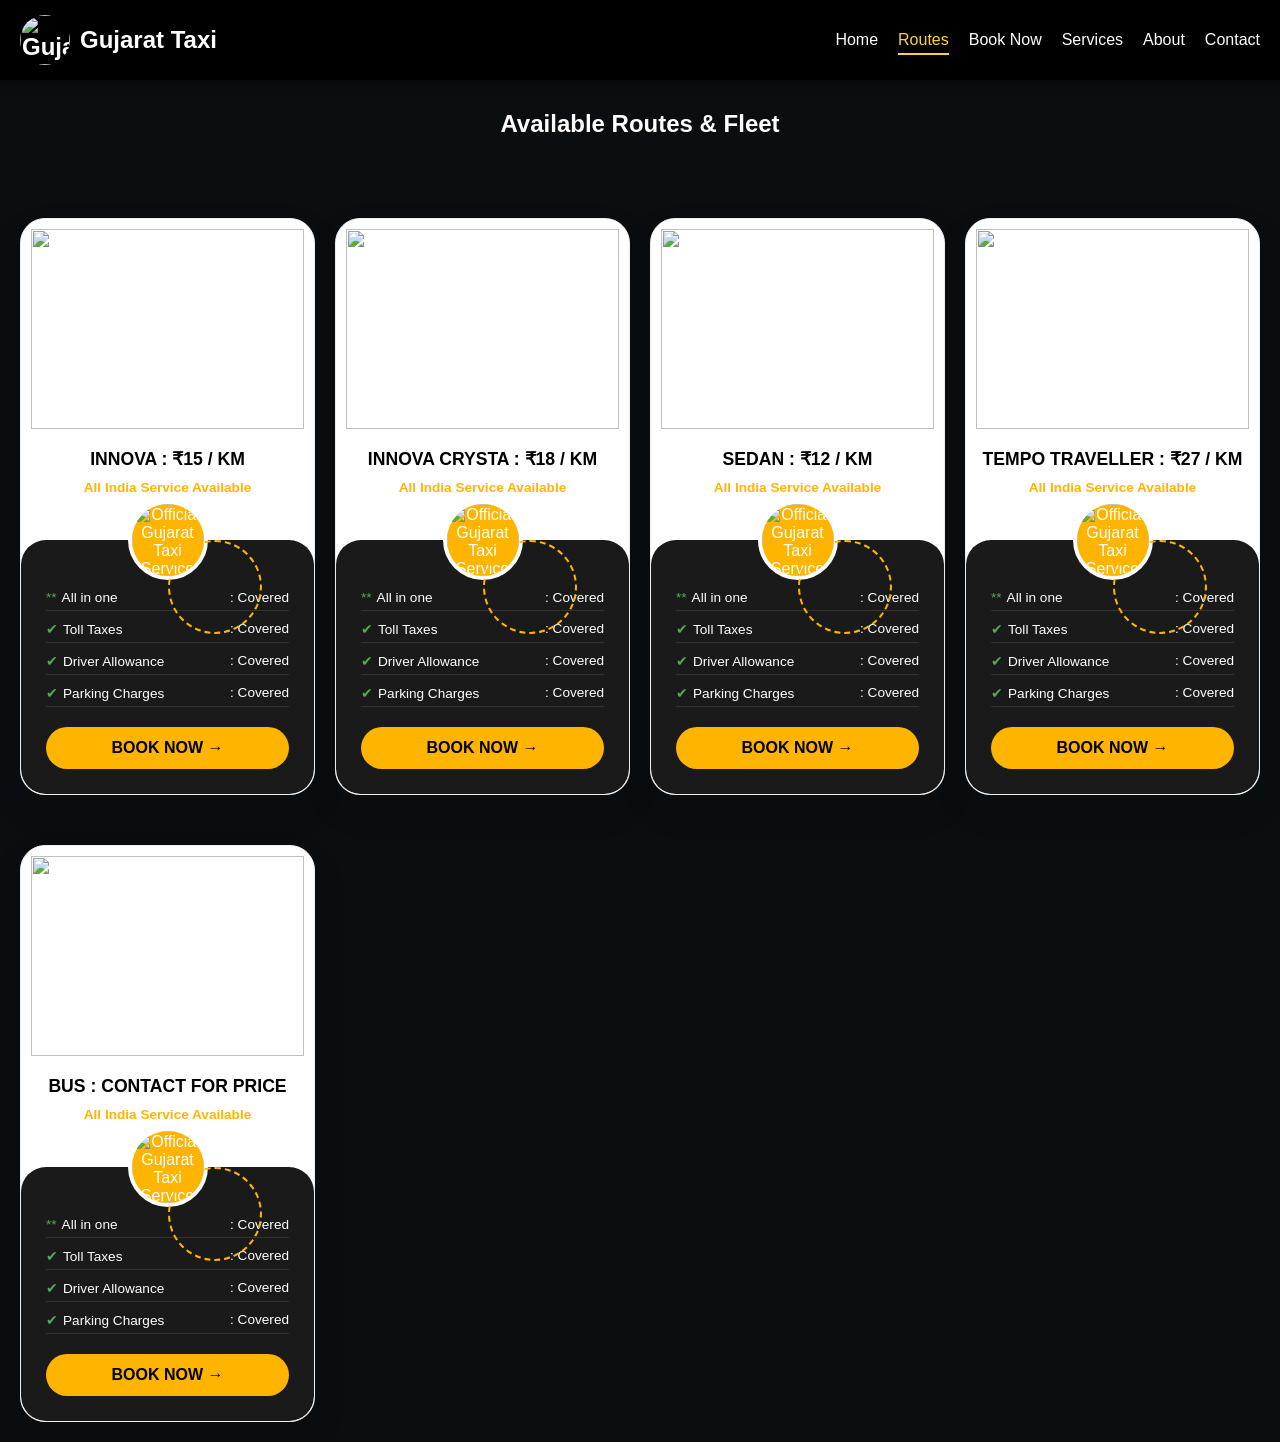
==== routes.html @ 811df40e "All india service" ====
<script type="module" src="script.js"></script>
<!DOCTYPE html>
<html lang="en">
<head>
    <meta charset="UTF-8">
    <meta name="viewport" content="width=device-width, initial-scale=1.0">
    <title>Gujarat Taxi - Routes & Cabs</title>
    <link rel="stylesheet" href="style.css">
</head>
<body>
    <!-- PREMIUM TAXI LOADER -->
<div id="loader">

  <!-- Cinematic Background -->
  <div class="loader-bg"></div>

  <!-- Light Lines -->
  <div class="light-line line1"></div>
  <div class="light-line line2"></div>

  <!-- Taxi -->
  <img src="images/about_taxi.jpeg" class="loader-car">

  <!-- Loading Text -->
  <div class="loading-text">GUJARAT TAXI</div>

</div>



<nav class="navbar">
  <div class="logo">
  <img src="images/gt_logo.png" alt="Gujarat Taxi Logo">
  <span>Gujarat Taxi</span>
</div>

  <div class="menu-toggle">☰</div>
  </div>

  <ul class="nav-links">
    <li><a href="index.html">Home</a></li>
    <li><a href="routes.html">Routes</a></li>
    <li><a href="book.html">Book Now</a></li>
    <li><a href="service.html">Services</a></li>
    <li><a href="about.html">About</a></li>
    <li><a href="contact.html">Contact</a></li>
  </ul>
</nav>

<section>
    <h2 style="text-align:center; margin: 30px 0;">Available Routes & Fleet</h2>

    <div class="grid">
        <div class="route-card" id="ahmedabad-surat">
            <div class="car-img-container"><img src="images/innova_image.jpeg"></div>
            <h3>Innova : ₹15 / km</h3>
            <p class="all-in-one">All India Service Available</p>
            <div class="details-box">
                <div class="icon-badge"><img src="images/taxi_badge.jpeg" alt="Official Gujarat Taxi Service Badge - Top Rated in Mumbai" 
       title="Verified Taxi Provider"></div>
                <ul class="inclusions">
                    <li><span><span class="check">**</span>All in one </span> <span>: Covered</span></li>
                    <li><span><span class="check">✔</span>Toll Taxes</span> <span>: Covered</span></li>
                    <li><span><span class="check">✔</span>Driver Allowance</span> <span>: Covered</span></li>
                    <li><span><span class="check">✔</span>Parking Charges</span> <span>: Covered</span></li>
                </ul>
                <a href="book.html" class="book-now-btn">BOOK NOW →</a>
            </div>
        </div>
        

        <div class="route-card" id="ahmedabad-mumbai">
            <div class="car-img-container"><img src="images/innova_crysta_image.jpeg"></div>
            <h3>Innova Crysta : ₹18 / km</h3>
            <p class="all-in-one">All India Service Available</p>
            <div class="details-box">
                <div class="icon-badge"><img src="images/taxi_badge.jpeg" alt="Official Gujarat Taxi Service Badge - Top Rated in Mumbai" 
       title="Verified Taxi Provider"></div>
                <ul class="inclusions">
                    <li><span><span class="check">**</span>All in one </span> <span>: Covered</span></li>
                    <li><span><span class="check">✔</span>Toll Taxes</span> <span>: Covered</span></li>
                    <li><span><span class="check">✔</span>Driver Allowance</span> <span>: Covered</span></li>
                    <li><span><span class="check">✔</span>Parking Charges</span> <span>: Covered</span></li>
                </ul>
                <a href="book.html" class="book-now-btn">BOOK NOW →</a>
            </div>
        </div>


        <div class="route-card" id="ahmedabad-rajkot">
            <div class="car-img-container"><img src="images/sedan_image.jpeg"></div>
            <h3> Sedan : ₹12 / km</h3>
            <p class="all-in-one">All India Service Available</p>
            <div class="details-box">
                <div class="icon-badge"><img src="images/taxi_badge.jpeg" alt="Official Gujarat Taxi Service Badge - Top Rated in Rajkot" 
       title="Verified Taxi Provider"></div>
                <ul class="inclusions">
                    <li><span><span class="check">**</span>All in one </span> <span>: Covered</span></li>
                    <li><span><span class="check">✔</span>Toll Taxes</span> <span>: Covered</span></li>
                    <li><span><span class="check">✔</span>Driver Allowance</span> <span>: Covered</span></li>
                    <li><span><span class="check">✔</span>Parking Charges</span> <span>: Covered</span></li>
                </ul>
                <a href="book.html" class="book-now-btn">BOOK NOW →</a>
            </div>
        </div>


        <div class="route-card" id="surat-mumbai">
            <div class="car-img-container"><img src="images/tempo_image.jpeg"></div>
            <h3>Tempo Traveller : ₹27 / km</h3>
            <p class="all-in-one">All India Service Available</p>
            <div class="details-box">
                <div class="icon-badge"><img src="images/taxi_badge.jpeg" alt="Official Gujarat Taxi Service Badge - Top Rated in Mumbai" 
       title="Verified Taxi Provider"></div>
                <ul class="inclusions">
                    <li><span><span class="check">**</span>All in one </span> <span>: Covered</span></li>
                    <li><span><span class="check">✔</span>Toll Taxes</span> <span>: Covered</span></li>
                    <li><span><span class="check">✔</span>Driver Allowance</span> <span>: Covered</span></li>
                    <li><span><span class="check">✔</span>Parking Charges</span> <span>: Covered</span></li>
                </ul>
                <a href="book.html" class="book-now-btn">BOOK NOW →</a>
            </div>
        </div>


        <div class="route-card" id="rajkot-jamnagar">
            <div class="car-img-container"><img src="images/bus_image.jpeg"></div>
            <h3> Bus : Contact For Price</h3>
            <p class="all-in-one">All India Service Available</p>
            <div class="details-box">
                <div class="icon-badge"><img src="images/taxi_badge.jpeg" alt="Official Gujarat Taxi Service Badge - Top Rated in Jamnagar" 
       title="Verified Taxi Provider"></div>
                <ul class="inclusions">
                    <li><span><span class="check">**</span>All in one </span> <span>: Covered</span></li>
                    <li><span><span class="check">✔</span>Toll Taxes</span> <span>: Covered</span></li>
                    <li><span><span class="check">✔</span>Driver Allowance</span> <span>: Covered</span></li>
                    <li><span><span class="check">✔</span>Parking Charges</span> <span>: Covered</span></li>
                </ul>
                <a href="book.html" class="book-now-btn">BOOK NOW →</a>
            </div>
        </div>
</section>
<script src="script.js"></script>
<script>

window.addEventListener("DOMContentLoaded", () => {

  const showPopup = localStorage.getItem("showIndiaPopup");

  if (showPopup === "true") {

    alert("✅ All India Taxi Service Available!\nBook your ride now.");

    localStorage.removeItem("showIndiaPopup");
  }

});

</script>
</body>
</html>
---- style.css ----
/* --- YOUR ORIGINAL STYLES (Keep everything working) --- */
body { font-family: Arial; margin:0; background: #f9f9f9; }

.navbar {
  display:flex;
  justify-content:space-between;
  background:black;
  color:white;
  padding:15px;
  align-items: center;
}

.nav-links {
  list-style:none;
  display:flex;
  gap:20px;
}

.nav-links a { color:white; text-decoration:none; }

.hero {
  height:80vh;
  background:#333;
  color:white;
  display:flex;
  flex-direction:column;
  justify-content:center;
  align-items:center;
}

/* Original Search Section */
.search-section {
  text-align: center;
  padding: 40px;
  background: white;
}

.search-section input {
  padding: 12px;
  margin: 10px;
  width: 200px;
}

.search-section button {
  padding: 12px 20px;
  background: green;
  color: white;
  border: none;
  cursor: pointer;
}

/* Original Grid for Features/Services */
.grid {
  display:grid;
  grid-template-columns: repeat(auto-fit, minmax(300px, 1fr));
  gap:25px;
  padding:20px;
}

.card {
  background:white;
  padding:20px;
  border-radius:10px;
  box-shadow:0 2px 10px rgba(0,0,0,0.1);
}

/* Original Slider logic */
.hero-slider {
  position: relative;
  height: 80vh;
  overflow: hidden;
}

.slide {
  position: absolute;
  width: 100%;
  height: 100%;
  display: flex;
  flex-direction: column;
  justify-content: center;
  align-items: center;
  color: white;
  opacity: 0;
  transition: 1s;
  text-align: center;
}

.slide.active { opacity: 1; }

.slide::before {
  content: "";
  position: absolute;
  width: 100%;
  height: 100%;
  background: rgba(0,0,0,0.6);
}

.slide h1, .slide p { position: relative; z-index: 1; }

/* --- NEW ROUTE CARD STYLES (Added without affecting others) --- */

@keyframes rotateDots {
  0% { transform: translate(-50%, -50%) rotate(0deg); }
  100% { transform: translate(-50%, -50%) rotate(360deg); }
}

.route-card {
  background: #fff;
  border-radius: 25px;
  overflow: hidden;   /* IMPORTANT */
  text-align: center;

  box-shadow: 0 15px 35px rgba(0,0,0,0.1);
  margin-top: 30px;

  border: 1px solid #eee;
}

.car-img-container {
  width: 100%;
  height: 220px;

  display: flex;
  justify-content: center;
  align-items: center;

  padding: 10px;

  background: transparent; /* IMPORTANT */
}

.car-img-container img {
  width: 100%;
  height: 100%;

  object-fit: contain;

  transition: 0.4s ease;
}

/* PREMIUM CARD HOVER */
.route-card{
  transition:
  transform 0.4s ease,
  box-shadow 0.4s ease,
  border 0.4s ease;
}

.route-card:hover{

  transform: translateY(-10px) scale(1.02);

  box-shadow:
  0 0 25px rgba(252,213,53,0.4),
  0 0 60px rgba(252,213,53,0.25);

  border: 1px solid #fcd535;
}

.route-card h3 {
  font-size: 1.1rem;
  margin: 10px;
  color: #000;
  font-weight: 800;
  text-transform: uppercase;
}

.all-in-one {
  color: #ffb400;
  font-size: 0.85rem;
  font-weight: bold;
  margin-bottom: 45px;
}

.details-box {
  background: #1a1a1a;
  color: white;
  border-radius: 25px;
  padding: 50px 25px 25px;
  position: relative;
}

.icon-badge {
  position: absolute;
  top: -40px;
  left: 50%;
  transform: translateX(-50%);
  width: 80px;
  height: 80px;
  background: #ffb400;
  border-radius: 50%;
  z-index: 5;
  border: 4px solid #fff;
}

.icon-badge img {
  width: 100%;
  border-radius: 50%;
}

.icon-badge::after {
  content: "";
  position: absolute;
  top: 50%;
  left: 50%;
  width: 90px;
  height: 90px;
  border: 2px dashed #ffb400;
  border-radius: 50%;
  animation: rotateDots 6s linear infinite;
}

.inclusions {
  list-style: none;
  padding: 0;
  margin-bottom: 20px;
}

.inclusions li {
  font-size: 0.85rem;
  margin-bottom: 10px;
  display: flex;
  justify-content: space-between;
  border-bottom: 1px solid #333;
  padding-bottom: 5px;
}

.check { color: #4caf50; margin-right: 5px; }

.book-now-btn {
  background: #ffb400;
  color: #000;
  display: block;
  padding: 12px;
  border-radius: 50px;
  font-weight: bold;
  text-decoration: none;
  transition: 0.3s;
}

.book-now-btn:hover { background: #ffd700; }


/* HERO SLIDER */
.hero-slider {
  position: relative;
  height: 90vh;
  overflow: hidden;
}

.slide {
  position: absolute;
  width: 100%;
  height: 100%;
  display: flex;
  flex-direction: column;
  justify-content: center;
  align-items: center;
  color: white;
  opacity: 0;
  transition: 1s;
  text-align: center;
}

/* BACKGROUND IMAGES */
.slide:nth-child(1) {
  background: url('https://images.unsplash.com/photo-1502877338535-766e1452684a') center/cover;
}
.slide:nth-child(2) {
  background: url('https://images.unsplash.com/photo-1590362891991-f776e747a588') center/cover;
}
.slide:nth-child(3) {
  background: url('https://images.unsplash.com/photo-1511919884226-fd3cad34687c') center/cover;
}
.slide:nth-child(4) {
  background: url('https://images.unsplash.com/photo-1494976388531-d1058494cdd8') center/cover;
}

/* DARK OVERLAY */
.slide::before{
  content: "";
  position: absolute;

  top: 0;
  left: 0;

  width: 100%;
  height: 100%;

  background: rgba(0,0,0,0.6);

  z-index: 1;
}

.slide h1, .slide p {
  position: relative;
  z-index: 1;
}

.slide.active {
  opacity: 1;
}

/* content */
.content{
  position: absolute;
  top: 50%;
  left: 10%;
  transform: translateY(-50%);

  color: white;

  z-index: 5;
}
/* TEXT ANIMATION */
.title {
  font-size: 50px;
  opacity: 0;
  transform: translateY(30px);
  transition: 0.5s;
}

.subtitle {
  margin-top: 10px;
  opacity: 0;
  transform: translateY(30px);
  transition: 0.5s;
}

.buttons {
  margin-top: 20px;
  opacity: 0;
  transform: translateY(30px);
  transition: 0.5s;
}
.buttons{
  position: relative;
  z-index: 10;
}

/* ACTIVE ANIMATION DELAYS */
.slide.active .title {
  opacity: 1;
  transform: translateY(0);
  transition-delay: 0.2s;
}

.slide.active .subtitle {
  opacity: 1;
  transform: translateY(0);
  transition-delay: 0.4s;
}

.slide.active .buttons {
  opacity: 1;
  transform: translateY(0);
  transition-delay: 0.6s;
}

/* BUTTONS */
/* BUTTON CONTAINER */
/* BUTTONS */
.btn{
  display: inline-block;
  padding: 14px 28px;
  margin-right: 12px;
  border-radius: 50px;

  text-decoration: none;
  font-weight: bold;
  font-size: 16px;

  position: relative;
  overflow: hidden;

  transition: 0.35s ease;
}

/* CALL BUTTON */
.call{
  background: rgba(255,255,255,0.15);
  color: white;
  border: 2px solid #fcd535;
  backdrop-filter: blur(8px);
}

/* WHATSAPP BUTTON */
.whatsapp{
  background: rgba(255,255,255,0.15);
  color: white;
  border: 2px solid #fcd535;
  backdrop-filter: blur(8px);
}

/* YELLOW FILL EFFECT */
.btn::before{
  content: "";
  position: absolute;

  top: 0;
  left: -100%;

  width: 100%;
  height: 100%;

  background: #fcd535;

  transition: 0.4s ease;

  z-index: 0;
}

/* KEEP TEXT ABOVE YELLOW */
.btn{
  z-index: 1;
}

/* TEXT INSIDE BUTTON */
.btn span{
  position: relative;
  z-index: 2;
}

/* HOVER EFFECT */
.btn:hover::before{
  left: 0;
}

/* BUTTON COLOR CHANGE */
.btn:hover{
  color: black;
  transform: translateY(-3px);
  box-shadow: 0 0 20px rgba(252,213,53,0.7);
}

/* TOUCH EFFECT MOBILE */
.btn:active{
  transform: scale(0.96);
  background: #fcd535;
  color: black;
}

/* MOBILE */
@media(max-width:768px){

  .btn{
    padding: 12px 22px;
    font-size: 15px;
  }

}

/* SEARCH SECTION */
.search-section {
  text-align: center;
  padding: 40px;
  background: white;
}

.search-section input {
  padding: 12px;
  margin: 10px;
  width: 200px;
}

.search-section button {
  padding: 12px 20px;
  background: green;
  color: white;
  border: none;
}

/*Search section effect after tapping */
html {
  scroll-behavior: smooth;
}

.route-card:target {
  border: 3px solid #fcd535;
  transform: scale(1.02);
  transition: 0.4s ease;
  box-shadow: 0 0 25px rgba(252, 213, 53, 0.7);
}


/* FEATURES */
.features {
  padding: 50px;
  text-align: center;
}

.card {
  background: white;
  padding: 20px;
  margin: 10px;
  border-radius: 10px;
  display: inline-block;
}
* {
  margin: 0;
  padding: 0;
  box-sizing: border-box;
  font-family: Arial, sans-serif;
}

body {
  background: #0b0e11;
  color: white;
}

/* NAVBAR */
.navbar {
  display: flex;
  justify-content: space-between;
  align-items: center;
  padding: 15px 20px;
  background: black;

  position: sticky;
  top: 0;
  z-index: 1000;

  backdrop-filter: blur(10px);
  box-shadow: 0 2px 10px rgba(0,0,0,0.5);
}


.logo {
  font-size: 22px;
  font-weight: bold;
  color: #fcd535;
}

.nav-links {
  list-style: none;
  display: flex;
  gap: 20px;
}

.nav-links a {
  color: white;
  text-decoration: none;
}

/* HERO */
.hero {
  height: 90vh;
  position: relative;
  display: flex;
  align-items: center;
  justify-content: center;
  text-align: center;
  background-size: cover;
  background-position: center;
  transition: 1s;
}

.overlay {
  position: absolute;
  width: 100%;
  height: 100%;
  background: rgba(0,0,0,0.6);
}

.hero-content {
  position: absolute;
  opacity: 0;
  transform: translateY(30px);
  transition: 0.8s;
}

.hero-content.active {
  opacity: 1;
  transform: translateY(0);
}

.hero h1 {
  font-size: 50px;
  color: #fcd535;
}

.hero p {
  margin-top: 10px;
  font-size: 18px;
}

/* SEARCH */
.search-section {
  padding: 40px;
  text-align: center;
}

.search-box {
  margin-top: 20px;
}

.search-box input {
  padding: 10px;
  margin: 5px;
  width: 200px;
}

.search-box button {
  padding: 10px 20px;
  background: #fcd535;
  border: none;
  cursor: pointer;
}

/* INFO STRIP */
.info-strip {
  display: flex;
  justify-content: space-around;
  padding: 40px;
  background: #111;
}

.info-box h3 {
  color: #fcd535;
  font-size: 28px;
}

.info-box p {
  margin-top: 5px;
}

/* FEATURES */
.features {
  padding: 40px;
  text-align: center;
}

.grid {
  display: grid;
  grid-template-columns: repeat(4,1fr);
  gap: 20px;
  margin-top: 20px;
}

.card {
  background: #1e2329;
  padding: 20px;
  border-radius: 10px;
}
/* SERVICE HERO */
/* --- UPDATED SERVICE HERO --- */
/* --- SERVICE HERO MAIN CONTAINER --- */
.service-hero {
    height: 80vh;
    position: relative;
    display: flex;
    background: #000; /* Visible during the 90% frame state */
    justify-content: center;
    align-items: center;
    overflow: hidden;
    margin: 40px 0;
}

/* --- THE CURVED FRAME (THE CLIPPER) --- */
.service-hero-frame {
    width: 90%;          /* Initial gap */
    height: 90%;         /* Initial gap */
    position: relative;
    overflow: hidden;    /* Essential for clipping the zoom */
    border-radius: 40px; /* High-end curved edges */
    display: flex;
    flex-direction: column;
    justify-content: center;
    align-items: center;
    color: #fff;
    text-align: center;
    transition: all 0.7s ease-in-out; /* Smooth expansion */
    z-index: 1;
}

/* --- THE ZOOMING BACKGROUND LAYER --- */
.service-hero-frame::before {
    content: '';
    position: absolute;
    top: 0;
    left: 0;
    width: 100%;
    height: 100%;
    /* Double check path: use ../images/ if CSS is in a folder */
    background: url('images/Our_premium_services_image.jpeg') center/cover no-repeat;
    transition: transform 0.7s ease-in-out;
    z-index: -1;
}

/* --- THE HOVER TRIGGERS --- */

/* 1. Frame expands and corners flatten */
.service-hero:hover .service-hero-frame {
    width: 100%;
    height: 100%;
    border-radius: 0px;
}

/* 2. Background image zooms in */
.service-hero:hover .service-hero-frame::before {
    transform: scale(1.15);
}

/* --- OVERLAY & TEXT --- */
.service-hero-frame .overlay {
    position: absolute;
    top: 0;
    left: 0;
    width: 100%;
    height: 100%;
    background: rgba(0, 0, 0, 0.4); /* Darkens image for text contrast */
    z-index: 0;
}

.service-hero-frame h1,
.service-hero-frame p {
    position: relative;
    z-index: 2;
}

.service-hero-frame h1 {
    font-size: 48px;
    color: #fcd535;
    margin-bottom: 10px;
}

.service-hero-frame p {
    font-size: 18px;
    max-width: 600px;
}
/* SERVICE BLOCK */
/* SERVICE SECTION WRAPPER */
/* --- UPDATED SERVICE BLOCKS --- */
/* ================= PREMIUM SERVICE SECTION ================= */

.service-block {
    width: 100%;
    min-height: auto;

    padding: 10px 20px;   /* reduced top-bottom spacing */

    display: flex;
    justify-content: center;
    align-items: center;

    background: #0b0e11;

    margin-bottom: 10px; /* smaller gap between cards */
}

/* MAIN FRAME */
.service-frame {
    position: relative;
    width: 100%;
    max-width: 1400px;
    min-height: 500px;

    border-radius: 30px;
    overflow: hidden;

    display: flex;
    align-items: center;

    background-size: cover;
    background-position: center;

    transition: all 0.5s ease;
}

/* BACKGROUND IMAGES */
.one-way .service-frame {
    background-image: url('images/One_way_taxi_image.jpeg');
}

.round-trip .service-frame {
    background-image: url('images/Round_trip_image.jpeg');
}

.airport .service-frame {
    background-image: url('images/Airport_transfer_image.jpeg');
}

.outstation .service-frame {
    background-image: url('images/Outstation_travel_image.jpeg');
}

.family .service-frame {
    background-image: url('images/Family_and_group_travel_image.jpeg');
}

/* DARK OVERLAY */
.service-frame::before {
    content: "";
    position: absolute;
    inset: 0;
    background: linear-gradient(
        to right,
        rgba(0,0,0,0.85) 10%,
        rgba(0,0,0,0.35) 60%,
        rgba(0,0,0,0.2) 100%
    );
    z-index: 1;
}

/* CONTENT */
.service-block .content {
    position: relative;
    z-index: 2;

    width: 100%;
    max-width: 650px;

    padding: 60px;
}

/* TITLE */
.reveal-text {
    font-size: 32px;
    line-height: 1.1;
    color: #fcd535;
    font-weight: 800;
    margin-bottom: 20px;

    opacity: 0;
    transform: translateY(40px);
    transition: all 0.8s ease;
}

/* DESCRIPTION */
.reveal-desc {
    font-size: 18px;
    line-height: 1.8;
    color: #f1f1f1;

    opacity: 0;
    transform: translateY(40px);
    transition: all 0.8s ease 0.3s;
}

/* ACTIVE ANIMATION */
.service-block.active .reveal-text,
.service-block.active .reveal-desc {
    opacity: 1;
    transform: translateY(0);
}

/* HOVER EFFECT */
.service-frame:hover {
    transform: scale(1.01);
}

/* ================= MOBILE RESPONSIVE ================= */

@media (max-width: 768px) {

    .service-block {
    width: 100%;
    padding: 8px 12px;
    margin-bottom: 8px;
}

    .service-frame {
        min-height: 520px;
        border-radius: 24px;

        align-items: flex-end;
        background-position: center;
    }

    /* BETTER MOBILE OVERLAY */
    .service-frame::before {
    background: linear-gradient(
        to top,
        rgba(0,0,0,0.30) 5%,
        rgba(0,0,0,0.12) 40%,
        rgba(0,0,0,0.02) 100%
    );
}
    .service-block .content {
    width: calc(100% - 40px);
    max-width: 100%;

    margin: 0 auto;

    padding: 24px 20px;

    background: transparent;
    backdrop-filter: none;

    border-radius: 18px;
}
    .reveal-text {
        font-size: 34px;
        line-height: 1.1;
        margin-bottom: 14px;

        width: 100%;
    }

    .reveal-desc {
    font-size: 15px;
    line-height: 1.7;

    width: 100%;
    max-width: 100%;

    padding-right: 10px;
}

    /* PREMIUM GLASS EFFECT */
    .content {
        backdrop-filter: blur(3px);
        border-radius: 18px;
    }
}
/* ================= EXTRA PREMIUM TOUCH ================= */

/* smooth appearance */
.service-frame {
    animation: serviceFade 1s ease;
}

@keyframes serviceFade {
    from {
        opacity: 0;
        transform: translateY(60px);
    }
    to {
        opacity: 1;
        transform: translateY(0);
    }
}


/* CONTACT HERO */
/* --- OUTER CONTAINER --- */
.contact-hero {
    height: 80vh;
    display: flex;
    justify-content: center;
    align-items: center;
    background: #000; /* This creates the dark 'gaps' on the sides */
    overflow: hidden;
    position: relative;
}

/* --- THE CURVED FRAME --- */
.contact-hero-frame {
    width: 90%;           /* Initial gap on left/right */
    height: 90%;          /* Initial gap on top/bottom */
    position: relative;
    overflow: hidden;
    border-radius: 40px;  /* The curved edges */
    display: flex;
    flex-direction: column;
    justify-content: center;
    align-items: center;
    color: #fff;
    text-align: center;
    transition: all 0.7s ease-in-out; /* Smooth expansion */
    z-index: 1;
}

/* --- THE BACKGROUND IMAGE LAYER --- */
.contact-hero-frame::before {
    content: '';
    position: absolute;
    top: 0;
    left: 0;
    width: 100%;
    height: 100%;
    background: url('images/about_taxi.jpeg') center/cover no-repeat;
    transition: transform 0.7s ease-in-out; /* Smooth zoom */
    z-index: -1;
}

/* --- THE HOVER TRIGGER --- */
/* 1. Frame expands to 100% and corners flatten */
.contact-hero:hover .contact-hero-frame {
    width: 100%;
    height: 100%;
    border-radius: 0px; 
}

/* 2. Image inside zooms in slightly 
.contact-hero:hover .contact-hero-frame::before {
    transform: scale(1.15); 
} */

/* --- OVERLAY & TEXT --- */
.overlay {
    position: absolute;
    top: 0;
    left: 0;
    width: 100%;
    height: 100%;
    background: rgba(0, 0, 0, 0.4); /* Makes text easier to read */
    z-index: 0;
}

.contact-hero-frame h1, 
.contact-hero-frame p {
    position: relative;
    z-index: 2;
}

.contact-hero-frame h1 {
    font-size: 42px;
    color: #fcd535;
    margin-bottom: 10px;
}

/* FORM */
/* CONTACT FORM CONTAINER */
.contact-form {
  flex: 1;
  background: #1e2329;
  padding: 30px; /* Increased padding for a better look */
  border-radius: 10px;
  
  /* --- ADDED FOR CENTERING --- */
  max-width: 500px;      /* Prevents the dark box from stretching too wide */
  margin: 0 auto;        /* Centers the dark box itself */
  display: flex;         /* Allows us to center the internal items */
  flex-direction: column;
  align-items: center;   /* Centers the H2, inputs, and button */
}

.contact-form h2 {
  margin-bottom: 20px;
  color: white;
}

.contact-form input,
.contact-form textarea {
  /* --- UPDATED WIDTH --- */
  width: 100%;           /* Use 100% of the 500px container */
  max-width: 400px;      /* Optional: keeps individual inputs slightly tighter */
  
  margin-bottom: 15px;
  padding: 12px;
  border: none;
  border-radius: 5px;
  background: #2b3139;   /* Slightly lighter than background to stand out */
  color: white;
  box-sizing: border-box; /* Crucial: keeps padding from breaking width */
}

.contact-form button {
  /* --- UPDATED WIDTH --- */
  width: 100%;
  max-width: 400px;
  
  padding: 12px;
  background: #25D366;
  border: none;
  border-radius: 5px;
  cursor: pointer;
  color: white;
  font-weight: bold;
  transition: 0.3s;
}

.contact-form button:hover {
  background: #1ebd5b;
  transform: translateY(-2px);
}

/* INFO */
.contact-info {
  flex: 1;
  text-align: center; /* Centers text/icons in the info boxes */
}

.info-box {
  background: #1e2329;
  padding: 20px;
  margin-bottom: 20px;
  border-radius: 10px;
  color: white;
}
.info-box p {
  padding-left: 30px;
}

/* FLOAT WHATSAPP */
/* UPDATED WHATSAPP FLOAT */
.whatsapp-float {
  position: fixed;
  bottom: 20px;
  right: 20px;
  background: #25D366;
  color: white;
  width: 60px;
  height: 60px;
  border-radius: 50%;
  display: flex;
  align-items: center;
  justify-content: center;
  font-size: 30px;
  text-decoration: none;
  z-index: 1000;
  box-shadow: 0 4px 15px rgba(0,0,0,0.3);
  
  /* The Pulse Animation */
  animation: pulse-green 2s infinite;
}

/* Notification Badge (The little "1") */
.whatsapp-float::after {
  content: '1';
  position: absolute;
  top: 0;
  right: 0;
  background: #ff4444;
  color: white;
  font-size: 12px;
  font-weight: bold;
  width: 20px;
  height: 20px;
  border-radius: 50%;
  display: flex;
  align-items: center;
  justify-content: center;
  border: 2px solid white;
}

@keyframes pulse-green {
  0% { transform: scale(0.95); box-shadow: 0 0 0 0 rgba(37, 211, 102, 0.7); }
  70% { transform: scale(1); box-shadow: 0 0 0 15px rgba(37, 211, 102, 0); }
  100% { transform: scale(0.95); box-shadow: 0 0 0 0 rgba(37, 211, 102, 0); }
}

.whatsapp-float:hover {
  transform: translateY(-5px);
  background: #1ebd5b;
}
/* Advanced Shake Animation */
.shake-error {
  animation: shake 0.5s ease-in-out;
  border: 1px solid #ff4444 !important;
  box-shadow: 0 0 15px rgba(255, 68, 68, 0.4);
}

@keyframes shake {
  0%, 100% { transform: translateX(0); }
  25% { transform: translateX(-8px); }
  50% { transform: translateX(8px); }
  75% { transform: translateX(-8px); }
}




/* ABOUT HERO */
/* --- ABOUT HERO MAIN CONTAINER --- */
.about-hero {
    height: 80vh;
    position: relative;
    display: flex;
    background: #000; /* Dark gaps visible when frame is 90% */
    justify-content: center;
    align-items: center;
    overflow: hidden;
}

/* --- THE CURVED FRAME --- */
.about-hero-frame {
    width: 90%;               /* Gap on left/right */
    height: 90%;              /* Gap on top/bottom */
    position: relative;
    overflow: hidden;         /* Clips the image inside the curves */
    border-radius: 40px;      /* Curved edges */
    display: flex;
    flex-direction: column;
    justify-content: center;
    align-items: center;
    color: #fff;
    text-align: center;
    transition: all 0.7s ease-in-out; /* Smooth expansion */
    z-index: 1;
}

/* --- THE ZOOMING BACKGROUND --- */
.about-hero-frame::before {
    content: '';
    position: absolute;
    top: 0;
    left: 0;
    width: 100%;
    height: 100%;
    /* Ensure this path is correct based on your folder structure */
    background: url('./images/Our_services_image.jpeg') center/cover no-repeat;
    transition: transform 0.7s ease-in-out; /* Smooth zoom */
    z-index: -1;
}

/* --- THE HOVER TRIGGERS --- */

/* 1. Frame expands to 100% and corners flatten */
.about-hero:hover .about-hero-frame {
    width: 100%;
    height: 100%;
    border-radius: 0px;
}

/* 2. Background image zooms in slightly on hover */
.about-hero:hover .about-hero-frame::before {
    transform: scale(1.1);
}

/* --- OVERLAY & TEXT --- */
.overlay {
    position: absolute;
    top: 0;
    left: 0;
    width: 100%;
    height: 100%;
    background: rgba(0, 0, 0, 0.4); /* Darkens image so text pops */
    z-index: 0;
}

.about-hero-frame h1,
.about-hero-frame p {
    position: relative;
    z-index: 2;
}

.about-hero-frame h1 {
    font-size: 42px;
    color: #fcd535;
    margin-bottom: 10px;
}

/* ABOUT TEXT SECTION */
.about-text {
    text-align: center;
    padding: 40px;
}
/* STATS */
.stats {
  display: flex;
  flex-direction: column;
  align-items: center;
  gap: 50px; /* Increased gap for better breathing room */
  padding: 60px 20px;
  background: #0f1216; /* Deep dark background */
}

.stat-box {
  text-align: center;
  position: relative;
  width: 100%;
  max-width: 300px;
}

/* Optional: Subtle connecting line between circles */
.stat-box:not(:last-child)::after {
  content: '';
  position: absolute;
  bottom: -45px;
  left: 50%;
  transform: translateX(-50%);
  width: 2px;
  height: 30px;
  background: linear-gradient(to bottom, #fcd535, transparent);
  opacity: 0.3;
}

.stat-box img {
  width: 110px; 
  height: 110px;
  border-radius: 50%;
  background: #1e2329;
  padding: 0; /* Removed padding to let the image go edge-to-edge */
  border: 3px solid #fcd535;
  object-fit: cover; /* This fixes the fitting issue perfectly */
  object-position: center;
  box-shadow: 0 10px 20px rgba(0,0,0,0.5);
}

.stat-box h2 {
  margin-top: 15px;
  color: #fcd535;
  font-size: 2.2rem;
  font-weight: bold;
  /* Added to keep number and + on same line */
  display: flex;
  justify-content: center;
  align-items: center;
}

.stat-box p {
  color: #aaa;
  font-size: 1.1rem;
  text-transform: uppercase;
  letter-spacing: 2px;
}


/* Initial hidden state */
.stat-box {
  opacity: 0;
  transform: translateY(30px); /* Moves it down slightly */
  transition: all 0.8s ease-out; /* Controls the speed of the fade */
}

/* State when visible on scroll */
.stat-box.active {
  opacity: 1;
  transform: translateY(0);
}

/* Fix for the counting span inherited colors */
.stat-box h2 .counter {
  color: inherit;
  font-weight: inherit;
}




/* TESTIMONIALS */
/* TESTIMONIALS */
.testimonials {
  padding: 50px;
  text-align: center;
}

.testimonial-grid {
  display: grid;
  grid-template-columns: repeat(4, 1fr);
  gap: 20px;
  margin-top: 30px;
}

/* Updated Card with Hover Effect */
.testimonial-card {
  background: #1e2329;
  padding: 20px;
  border-radius: 10px;
  transition: transform 0.3s ease; /* Makes it smooth when you hover */
}

.testimonial-card:hover {
  transform: translateY(-5px); /* Premium lift effect */
}

.testimonial-card img {
  width: 70px;
  height: 70px;
  border-radius: 50%;
  object-fit: cover; /* Keeps faces from looking stretched */
  margin-bottom: 10px;
}

/* New: Rating and Google Icon alignment */
.rating-row {
  display: flex;
  justify-content: center;
  align-items: center;
  gap: 10px;
  margin-bottom: 12px;
}

.google-icon {
  width: 25px !important;
  height: 25px !important;
  display: inline-block !important;
  border-radius: 0 !important; /* Ensures Google G is not circular */
  transform: translateY(2px);
}

.testimonial-card h4 {
  color: #ffffff;
  margin-bottom: 5px;
  font-weight: 600;
}

.testimonial-card p {
  color: #ccc;
  font-size: 0.9rem;
}

.nav-links a.active {
  color: #fcd535;
  border-bottom: 2px solid #fcd535;
  padding-bottom: 5px;
}

/* Mobile Fix: Stack cards on smaller screens */
@media (max-width: 992px) {
  .testimonial-grid {
    grid-template-columns: repeat(2, 1fr);
  }
}

/* MOBILE RESPONSIVE */
@media (max-width: 768px) {
  /* HERO TEXT */
  .hero h1 {
    font-size: 28px;
  }

  .hero p {
    font-size: 14px;
  }

  /* SEARCH BOX */
  .search-box input {
    width: 90%;
  }

  /* GRID FIX */
  .grid {
    grid-template-columns: 1fr;
  }

  /* CONTACT */
  .contact-container {
    flex-direction: column;
  }

  /* TESTIMONIAL MOBILE FIX */
  .testimonial-grid {
    grid-template-columns: 1fr; /* This keeps it from being tiny on mobile */
    gap: 15px;
    padding: 10px;
  }
  
  .testimonial-card {
    max-width: 100%; /* Ensures it fills the screen width */
  }

  /* SERVICE BLOCK */
  .service-block {
    height: auto;
    padding: 40px 20px;
  }
}

.menu-toggle {
  display: none;
  font-size: 24px;
  cursor: pointer;
}

/* MOBILE NAV */
/* ================= MOBILE NAV FINAL ================= */
/* ================= MOBILE NAV FINAL ================= */

.menu-toggle {
  display: none;
  font-size: 26px;
  cursor: pointer;
  color: white;
}

@media (max-width: 768px) {

  .navbar {
    flex-direction: row;
    align-items: center;
    justify-content: space-between;
    padding: 15px 20px;
  }

  .menu-toggle {
    display: block;
  }

  .nav-links {
    position: absolute;
    top: 65px;
    left: 0;
    width: 100%;
    background: #111;

    display: flex;
    flex-direction: column;
    padding: 20px;

    /* animation */
    max-height: 0;
    overflow: hidden;
    opacity: 0;

    transition: all 0.4s ease;
  }

  .nav-links.active {
  max-height: 100vh;
  opacity: 1;
}

  /* LEFT ALIGN + SPACING */
  .nav-links li {
    text-align: left;
    padding: 12px 0;
    border-bottom: 1px solid #222;
  }

  .nav-links a {
    display: block;
    padding: 10px 15px;
    color: white;
    text-decoration: none;
  }

}


/* CARD BASE */
.card {
  position: relative;
  height: 220px;
  border-radius: 15px;
  overflow: hidden;

  display: flex;
  flex-direction: column;
  justify-content: center;
  align-items: center;

  color: white;
  text-align: center;
}

/* BACKGROUND IMAGES for home page */
/* BACKGROUND IMAGES (With Space Fix) */
.card1 {
  background: url('images/any%20time%20cab%20service%20availabe%20image.jpeg') center/cover no-repeat;
}
.card2 {
  background: url('images/affordable%20cab%20image.jpeg') center/cover no-repeat;
}
.card3 {
  background: url('images/safe%20travel%20image.jpeg') center/cover no-repeat;
}
.card4 {
  background: url('images/trusted%20driver%20image.jpeg') center/cover no-repeat;
}

/* DARK OVERLAY */
/* ================= WHY CHOOSE US (FINAL CLEAN) ================= */

/* CARD BASE */
.features .card {
  position: relative;
  width: 100%;
  height: 60vh;
  min-height: 280px;

  margin: 0;
  border-radius: 0; /* full edge-to-edge look */

  background-size: cover;
  background-position: center;

  display: flex;
  flex-direction: column;
  justify-content: center;
  align-items: center;

  color: white;
  text-align: center;

  overflow: hidden;
  transition: all 0.4s ease;
}

/* DARK OVERLAY */
.features .card::before {
  content: "";
  position: absolute;
  inset: 0;
  background: rgba(0,0,0,0.55);
  z-index: 1;
}

/* TEXT ABOVE OVERLAY */
.features .card h3,
.features .card p {
  position: relative;
  z-index: 2;
  padding: 0 20px;
}

/* GRID LAYOUT */
.features .grid {
  display: flex;
  flex-direction: column;
  gap: 20px;
  width: 100%;
  padding: 0; /* remove side gaps */
}

/* HOVER EFFECT (DESKTOP) */
.features .card:hover {
  transform: scale(1.02);
  box-shadow: 0 20px 40px rgba(0,0,0,0.5);
}

/* ================= MOBILE FIX ================= */
@media (max-width: 768px) {
  .features .card {
    height: 40vh;
    min-height: 220px;
  }
}

/* ================= OPTIONAL PREMIUM TOUCH ================= */

/* slight zoom background effect */
.features .card:hover::before {
  background: rgba(0,0,0,0.65);
}

/* smooth text animation */
.features .card h3 {
  font-size: 26px;
  margin-bottom: 10px;
  transition: 0.3s;
}

.features .card p {
  font-size: 14px;
  color: #ddd;
}

/* subtle entrance animation */
.features .card {
  animation: fadeUp 0.8s ease;
}

@keyframes fadeUp {
  from {
    opacity: 0;
    transform: translateY(40px);
  }
  to {
    opacity: 1;
    transform: translateY(0);
  }
}


/* ================= INFO STRIP (PREMIUM) ================= */

.info-strip {
  display: flex;
  gap: 20px;
  padding: 40px 20px;
}

/* EACH BOX */
.info-box {
  flex: 1;
  height: 200px;

  position: relative;
  border-radius: 15px;
  overflow: hidden;

  display: flex;
  flex-direction: column;
  justify-content: center;
  align-items: center;

  color: white;
  text-align: center;

  background-size: cover;
  background-position: center;
}

/* BACKGROUND IMAGES */
.box1 {
  background: url('images/happy_customer_image.jpeg') center/cover;
}

.box2 {
  background: url('images/daily_rides_image.jpeg') center/cover;
}

.box3 {
  background: url('images/cities_covered_image.jpeg') center/cover;
}

/* DARK OVERLAY */
.info-box::before {
  content: "";
  position: absolute;
  inset: 0;
  background: rgba(0,0,0,0.6);
  z-index: 1;
}

/* TEXT ABOVE */
.info-box h3,
.info-box p {
  position: relative;
  z-index: 2;
}

.info-box h3 {
  font-size: 32px;
  color: #fcd535;
}

.info-box p {
  margin-top: 5px;
}

/* HOVER EFFECT */
.info-box:hover {
  transform: scale(1.03);
  transition: 0.3s;
}

/* ================= MOBILE ================= */
@media (max-width: 768px) {
  .info-strip {
    flex-direction: column;
  }

  .info-box {
    height: 150px;
  }
}


/* --- BOOKING PAGE BACKGROUND FIX , it is for book.html --- */

  /* Ensure this class name matches your HTML exactly! */
.booking-hero-section {
    /* The ../ tells the browser to go OUT of the CSS folder and look into the images folder */
    background-image: linear-gradient(rgba(0,0,0,0.5), rgba(0,0,0,0.5)), url('/images/somnath_temple_image.jpeg'); 
    
    background-size: cover;
    background-position: center;
    background-repeat: no-repeat;
    height: 100vh;
    width: 100%;
    display: flex;
    justify-content: center;
    align-items: center;
}

.booking-form-card {
    background: rgba(255, 255, 255, 0.95);
    padding: 40px;
    border-radius: 20px;
    box-shadow: 0 15px 35px rgba(0,0,0,0.3);
    width: 100%;
    max-width: 450px;
    text-align: center;
    backdrop-filter: blur(5px);
}

/* Rest of your code remains perfect */
.form-group {
    margin-bottom: 15px;
}

.booking-form-card input, 
.booking-form-card select {
    width: 100%;
    padding: 12px;
    border: 1px solid #ccc;
    border-radius: 10px;
    font-size: 1rem;
    outline: none;
    box-sizing: border-box; /* Important so inputs don't overflow */
}

.confirm-btn {
    background: #ffb400;
    color: black;
    border: none;
    width: 100%;
    padding: 15px;
    border-radius: 50px;
    font-weight: bold;
    cursor: pointer;
    transition: 0.3s;
    font-size: 1rem;
}

.confirm-btn:hover {
    background: #e6a300;
    transform: scale(1.03);
}

/* gt logo */
.logo {
  display: flex;
  align-items: center;
  gap: 10px;
  color: white;
  font-size: 24px;
  font-weight: bold;
}

.logo img {
  width: 50px;
  height: 50px;
  object-fit: contain;
  border-radius: 50%;
  image-rendering: auto;
}


/* =========================
   PREMIUM CINEMATIC LOADER
========================= */

#loader{
    position: fixed;
    inset: 0;
    background: #000;
    z-index: 999999;
    overflow: hidden;

    display: flex;
    justify-content: center;
    align-items: center;
}

/* BACKGROUND GLOW */
.loader-bg{
    position: absolute;
    width: 100%;
    height: 100%;
    background:
    radial-gradient(circle at center,
    rgba(255,180,0,0.15),
    transparent 60%),
    #000;
}

/* SPEED LIGHTS */
.light-line{
    position: absolute;
    width: 200%;
    height: 2px;
    background: linear-gradient(to right,
    transparent,
    rgba(255,255,255,0.8),
    transparent);

    animation: speedLine 0.8s linear infinite;
}

.line1{
    top: 40%;
}

.line2{
    top: 60%;
    animation-delay: 0.3s;
}

@keyframes speedLine{
    from{
        transform: translateX(-100%);
    }
    to{
        transform: translateX(100%);
    }
}

/* TAXI */
.loader-car{
    position: absolute;
    width: 180px;

    left: -250px;

    animation: carRun 3s ease-in-out forwards;

    filter:
    drop-shadow(0 0 15px rgba(255,180,0,0.8))
    drop-shadow(0 0 30px rgba(255,255,255,0.4));
}

/* FAST CAR RUN */
@keyframes carRun{

    0%{
        left: -250px;
        transform: scale(0.9);
    }

    70%{
        left: 55%;
        transform: scale(1);
    }

    100%{
        left: 130%;
        transform: scale(1.05);
    }
}

/* TEXT */
.loading-text{
    position: absolute;
    bottom: 80px;

    color: white;
    font-size: 28px;
    font-weight: bold;
    letter-spacing: 6px;

    animation: textGlow 1s infinite alternate;
}

@keyframes textGlow{
    from{
        opacity: 0.5;
        text-shadow: 0 0 10px #ffb400;
    }

    to{
        opacity: 1;
        text-shadow:
        0 0 20px #ffb400,
        0 0 40px #ffb400;
    }
}

/* MOBILE */
@media(max-width:768px){

    .loader-car{
        width: 120px;
    }

    .loading-text{
        font-size: 18px;
        letter-spacing: 3px;
    }

}


/* =========================
   TRAVEL DESTINATION SECTION
========================= */

.travel-blog {

  padding: 80px 20px;

  background: #f8f9fb;

  text-align: center;
}


.travel-blog h2 {

  font-size: 2.4rem;

  color: #111;

  margin-bottom: 10px;
}


.blog-subtitle {

  color: #666;

  margin-bottom: 50px;

  font-size: 1rem;
}


/* GRID */

.blog-grid {

  display: grid;

  grid-template-columns: repeat(auto-fit, minmax(300px, 1fr));

  gap: 30px;
}


/* CARD */

.blog-card {

  background: white;

  border-radius: 22px;

  overflow: hidden;

  box-shadow: 0 10px 30px rgba(0,0,0,0.08);

  transition: 0.4s ease;

  position: relative;
}


.blog-card:hover {

  transform: translateY(-10px);

  box-shadow: 0 18px 40px rgba(0,0,0,0.15);
}


/* IMAGE */

.blog-card img {

  width: 100%;

  height: 240px;

  object-fit: cover;

  display: block;

  transition: 0.5s ease;
}


.blog-card:hover img {

  transform: scale(1.05);
}


/* CONTENT */

.blog-content {

  padding: 22px;

  text-align: left;
}


.blog-content h3 {

  font-size: 1.3rem;

  margin-bottom: 10px;

  color: #111;
}


.blog-content p {

  color: #666;

  font-size: 0.95rem;

  line-height: 1.6;

  margin-bottom: 18px;
}


/* BUTTON */

.blog-content a {

  display: inline-block;

  text-decoration: none;

  background: #ffb400;

  color: black;

  padding: 10px 18px;

  border-radius: 50px;

  font-weight: bold;

  transition: 0.3s ease;
}


.blog-content a:hover {

  background: #e6a300;

  transform: scale(1.05);
}



/* MOBILE */

@media (max-width: 768px) {

  .travel-blog {

    padding: 60px 15px;
  }

  .travel-blog h2 {

    font-size: 2rem;
  }

  .blog-grid {

    gap: 20px;
  }

  .blog-card img {

    height: 220px;
  }
}
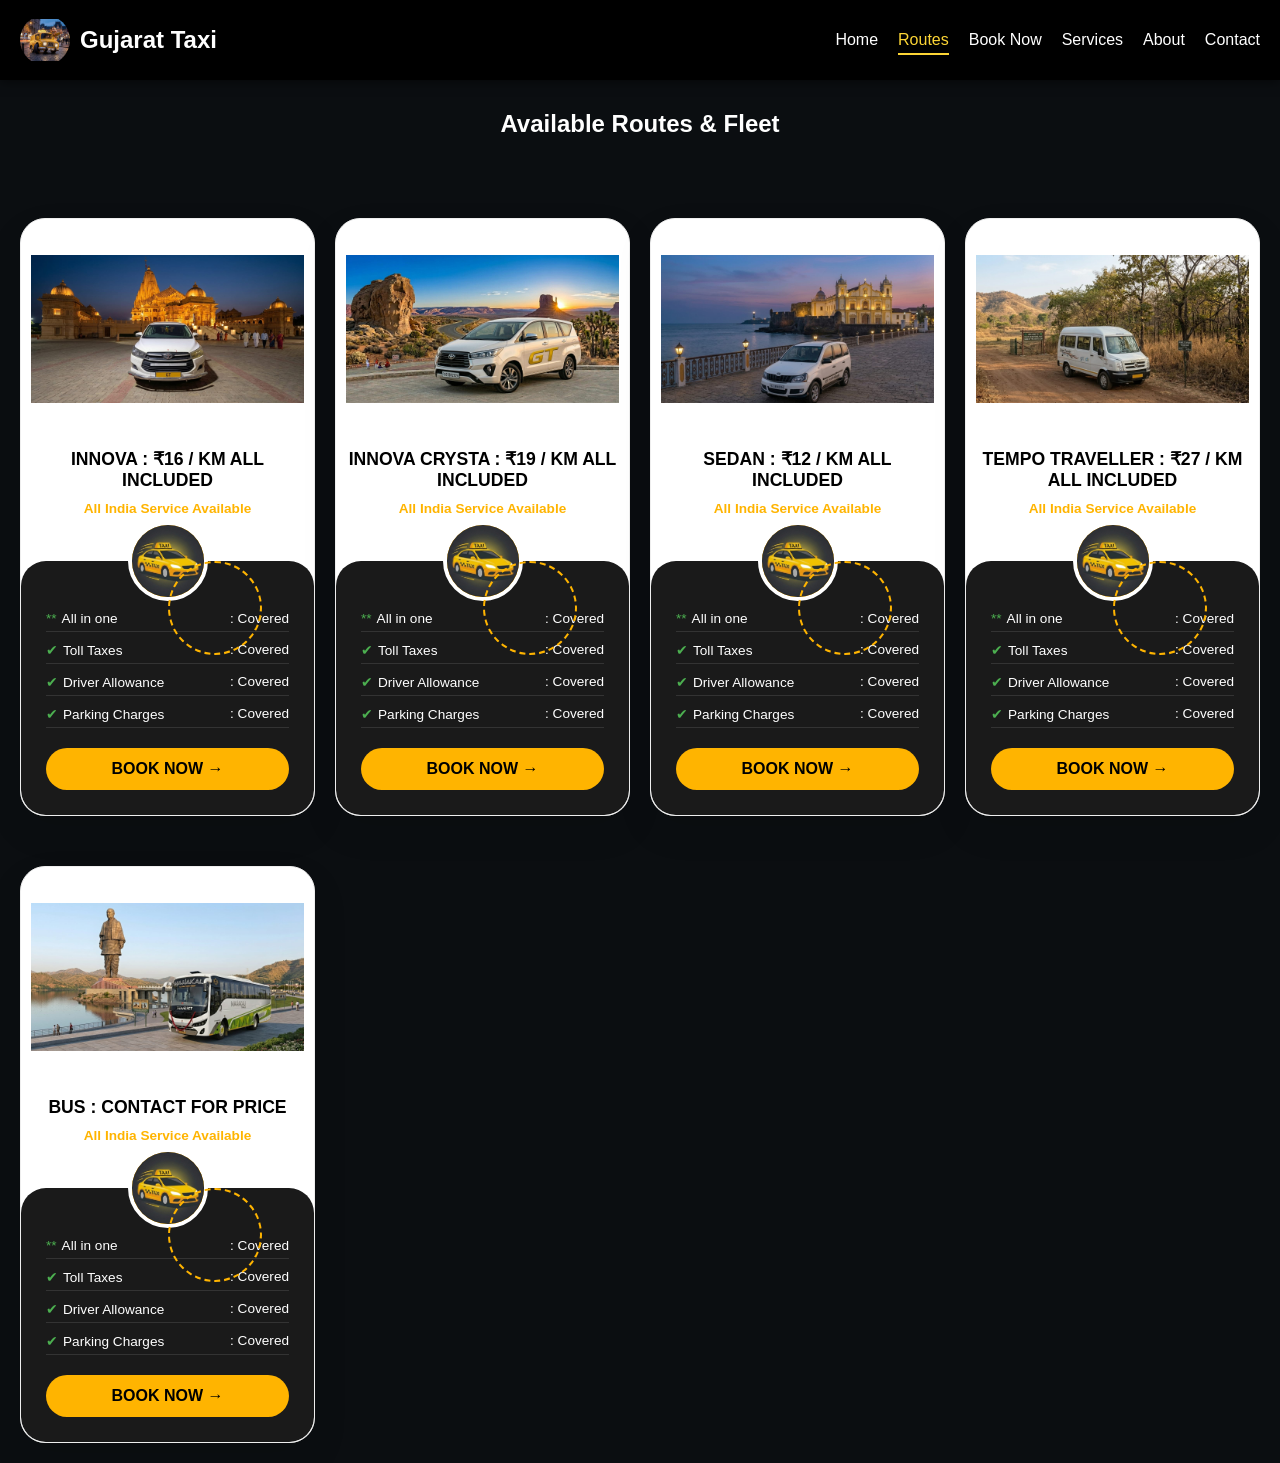
==== commit e7463962: "Add files via upload" ====
--- a/routes.html
+++ b/routes.html
@@ -1,4 +1,3 @@
-<script type="module" src="script.js"></script>
 <!DOCTYPE html>
 <html lang="en">
 <head>
@@ -35,7 +34,6 @@
 </div>
 
   <div class="menu-toggle">☰</div>
-  </div>
 
   <ul class="nav-links">
     <li><a href="index.html">Home</a></li>
@@ -53,7 +51,7 @@
     <div class="grid">
         <div class="route-card" id="ahmedabad-surat">
             <div class="car-img-container"><img src="images/innova_image.jpeg"></div>
-            <h3>Innova : ₹15 / km</h3>
+            <h3>Innova : ₹16 / km all included</h3>
             <p class="all-in-one">All India Service Available</p>
             <div class="details-box">
                 <div class="icon-badge"><img src="images/taxi_badge.jpeg" alt="Official Gujarat Taxi Service Badge - Top Rated in Mumbai" 
@@ -71,7 +69,7 @@
 
         <div class="route-card" id="ahmedabad-mumbai">
             <div class="car-img-container"><img src="images/innova_crysta_image.jpeg"></div>
-            <h3>Innova Crysta : ₹18 / km</h3>
+            <h3>Innova Crysta : ₹19 / km All included</h3>
             <p class="all-in-one">All India Service Available</p>
             <div class="details-box">
                 <div class="icon-badge"><img src="images/taxi_badge.jpeg" alt="Official Gujarat Taxi Service Badge - Top Rated in Mumbai" 
@@ -89,7 +87,7 @@
 
         <div class="route-card" id="ahmedabad-rajkot">
             <div class="car-img-container"><img src="images/sedan_image.jpeg"></div>
-            <h3> Sedan : ₹12 / km</h3>
+            <h3>Sedan : ₹12 / km all included</h3>
             <p class="all-in-one">All India Service Available</p>
             <div class="details-box">
                 <div class="icon-badge"><img src="images/taxi_badge.jpeg" alt="Official Gujarat Taxi Service Badge - Top Rated in Rajkot" 
@@ -107,7 +105,7 @@
 
         <div class="route-card" id="surat-mumbai">
             <div class="car-img-container"><img src="images/tempo_image.jpeg"></div>
-            <h3>Tempo Traveller : ₹27 / km</h3>
+            <h3>Tempo Traveller : ₹27 / km all included</h3>
             <p class="all-in-one">All India Service Available</p>
             <div class="details-box">
                 <div class="icon-badge"><img src="images/taxi_badge.jpeg" alt="Official Gujarat Taxi Service Badge - Top Rated in Mumbai" 
